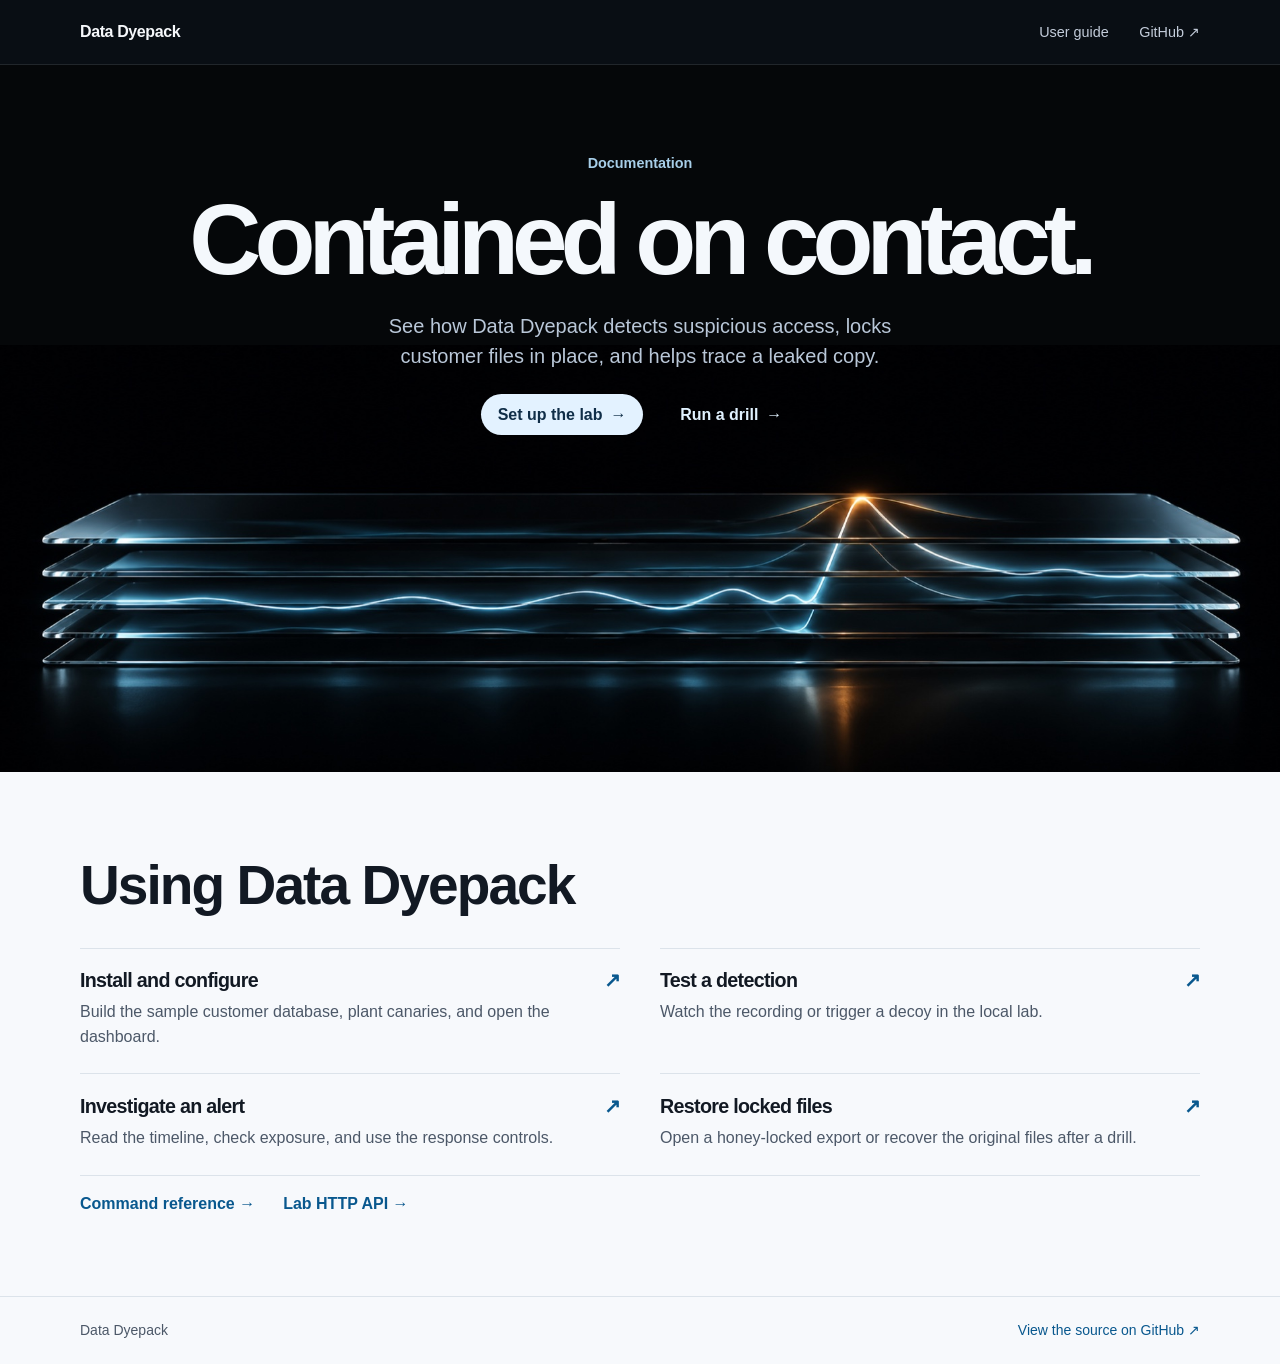
==== docs/index.html @ a5dd06fe "Add Data Dyepack documentation site" ====
<!doctype html>
<html lang="en">
<head>
  <meta charset="utf-8">
  <meta name="viewport" content="width=device-width, initial-scale=1">
  <meta name="description" content="Set up Data Dyepack, run an attack drill, and learn how the lab detects and contains suspicious access.">
  <meta name="theme-color" content="#0b1015">
  <title>Data Dyepack Documentation</title>
  <link rel="stylesheet" href="site.css">
</head>
<body class="home">
  <a class="skip" href="#main">Skip to content</a>
  <header class="topbar">
    <div class="wrap nav">
      <a class="brand" href="./">Data Dyepack</a>
      <nav aria-label="Main navigation">
        <a href="guide.html">User guide</a>
        <a href="https://github.com/Durovo51/Data-Dye-Pack">GitHub <span aria-hidden="true">↗</span></a>
      </nav>
    </div>
  </header>
  <main id="main">
    <section class="hero" aria-labelledby="hero-title">
      <div class="wrap hero-copy">
        <p class="eyebrow">Documentation</p>
        <h1 id="hero-title">Contained on contact.</h1>
        <p class="hero-summary">See how Data Dyepack detects suspicious access, locks customer files in place, and helps trace a leaked copy.</p>
        <div class="hero-actions">
          <a class="primary" href="guide.html#start-the-lab">Set up the lab <span aria-hidden="true">→</span></a>
          <a class="secondary" href="guide.html#see-a-complete-incident">Run a drill <span aria-hidden="true">→</span></a>
        </div>
      </div>
      <img class="signal" src="signal.jpg" width="1900" height="633" alt="">
    </section>
    <section class="wrap topics" aria-labelledby="topics-title">
      <h2 id="topics-title">Using Data Dyepack</h2>
      <div class="topics-grid">
        <a class="topic" href="guide.html#start-the-lab">
          <h3>Install and configure <span aria-hidden="true">↗</span></h3>
          <p>Build the sample customer database, plant canaries, and open the dashboard.</p>
        </a>
        <a class="topic" href="guide.html#see-a-complete-incident">
          <h3>Test a detection <span aria-hidden="true">↗</span></h3>
          <p>Watch the recording or trigger a decoy in the local lab.</p>
        </a>
        <a class="topic" href="guide.html#investigate-and-respond">
          <h3>Investigate an alert <span aria-hidden="true">↗</span></h3>
          <p>Read the timeline, check exposure, and use the response controls.</p>
        </a>
        <a class="topic" href="guide.html#export-lock-and-recover-files">
          <h3>Restore locked files <span aria-hidden="true">↗</span></h3>
          <p>Open a honey-locked export or recover the original files after a drill.</p>
        </a>
      </div>
      <div class="reference">
        <a href="guide.html#command-reference">Command reference <span aria-hidden="true">→</span></a>
        <a href="guide.html#lab-http-api">Lab HTTP API <span aria-hidden="true">→</span></a>
      </div>
    </section>
  </main>
  <footer class="footer"><div class="wrap"><span>Data Dyepack</span><a href="https://github.com/Durovo51/Data-Dye-Pack">View the source on GitHub <span aria-hidden="true">↗</span></a></div></footer>
</body>
</html>
---- docs/site.css ----
:root {
  color-scheme: light;
  --ink: #121923;
  --muted: #4c5868;
  --accent: #09588e;
  --line: #dce3ea;
  --paper: #f7f9fc;
  --night: #090e14;
  --measure: 1120px;
  font-family: Inter, -apple-system, BlinkMacSystemFont, "Segoe UI", sans-serif;
  background: var(--paper);
  color: var(--ink);
}
* { box-sizing: border-box; }
body { margin: 0; }
a { color: var(--accent); text-underline-offset: .22em; }
a:focus-visible { outline: 2px solid #1589dd; outline-offset: 5px; border-radius: 4px; }
h1, h2, h3, p { margin: 0; }
h1, h2, h3 { line-height: 1.1; letter-spacing: -.035em; }
.wrap { width: min(var(--measure), calc(100% - 3rem)); margin-inline: auto; }
.skip { position: fixed; top: .75rem; left: .75rem; z-index: 10; padding: .7rem 1rem; background: white; transform: translateY(-180%); }
.skip:focus { transform: translateY(0); }
.topbar { background: var(--night); border-bottom: 1px solid #ffffff19; color: #f6f8fb; }
.nav { min-height: 64px; display: flex; align-items: center; justify-content: space-between; gap: 1rem; }
.nav a { color: inherit; text-decoration: none; }
.nav .brand { font-weight: 700; letter-spacing: -.025em; }
.nav nav { display: flex; gap: clamp(.8rem, 3vw, 1.9rem); font-size: .9rem; color: #c3ccda; }
.nav nav a:hover, .nav nav [aria-current] { color: white; }
.hero { position: relative; overflow: hidden; isolation: isolate; background: #050709; color: #f4f8fc; text-align: center; }
.hero-copy { position: relative; z-index: 1; padding-top: clamp(3.3rem, 7vw, 5.7rem); }
.eyebrow { margin-bottom: .9rem; color: #a7cee8; font-size: .9rem; font-weight: 650; }
.hero h1 { font-size: clamp(2.8rem, 7.8vw, 6.35rem); letter-spacing: -.07em; }
.hero-summary { max-width: 36rem; margin: 1rem auto 0; color: #b9c7d8; font-size: clamp(1rem, 2.4vw, 1.25rem); line-height: 1.5; }
.hero-actions { display: flex; flex-wrap: wrap; align-items: center; justify-content: center; gap: .65rem 1.25rem; margin-top: 1.45rem; }
.hero-actions a { display: inline-flex; gap: .5rem; align-items: center; padding: .72rem 1.05rem; border-radius: 999px; color: #e1f2ff; font-weight: 650; text-decoration: none; }
.hero-actions .primary { background: #e3f2ff; color: #102e48; }
.hero-actions .primary:hover { background: white; }
.hero-actions .secondary:hover { background: #ffffff14; }
.signal { display: block; width: min(100%, 1550px); height: auto; margin: clamp(-6.8rem, -7vw, -2rem) auto 0; }
.topics { padding: clamp(3rem, 7vw, 5.2rem) 0; }
.topics h2 { font-size: clamp(2rem, 4.3vw, 3.45rem); }
.topics-grid { display: grid; grid-template-columns: repeat(2, minmax(0, 1fr)); gap: 0 2.5rem; margin-top: 2rem; }
.topic { display: block; min-width: 0; border-top: 1px solid var(--line); padding: 1.35rem 0 1.5rem; text-decoration: none; color: var(--ink); }
.topic h3 { display: flex; align-items: baseline; justify-content: space-between; gap: 1rem; font-size: 1.23rem; }
.topic h3 span { color: var(--accent); }
.topic p { margin-top: .5rem; color: var(--muted); line-height: 1.55; }
.topic:hover h3, .reference a:hover, .footer a:hover { text-decoration: underline; }
.reference { border-top: 1px solid var(--line); display: flex; flex-wrap: wrap; gap: .65rem 1.75rem; padding-top: 1.2rem; }
.reference a { font-weight: 650; text-decoration: none; }
.footer { padding-block: 1.6rem; border-top: 1px solid var(--line); color: var(--muted); font-size: .875rem; }
.footer .wrap { display: flex; flex-wrap: wrap; gap: .5rem 1.5rem; justify-content: space-between; }
.footer a { text-decoration: none; }
.guide { background: white; }
.guide-lead { padding: clamp(2.5rem, 6vw, 4.6rem) 0; background: var(--paper); border-bottom: 1px solid var(--line); }
.guide-lead h1 { font-size: clamp(2.4rem, 5.7vw, 4.75rem); }
.guide-lead p { max-width: 43rem; margin-top: .8rem; color: var(--muted); line-height: 1.55; font-size: 1.1rem; }
.guide-grid { display: grid; grid-template-columns: minmax(10rem, 14rem) minmax(0, 1fr); gap: clamp(1.5rem, 5vw, 5rem); padding: 2.5rem 0 4rem; }
.toc { position: sticky; top: 2rem; align-self: start; padding-left: 1rem; border-left: 1px solid var(--line); }
.toc h2 { font-size: .92rem; letter-spacing: 0; margin-bottom: .75rem; }
.toc ul { list-style: none; margin: 0; padding: 0; }
.toc a { display: block; padding: .3rem 0; font-size: .88rem; line-height: 1.3; text-decoration: none; color: var(--muted); }
.toc a:hover { color: var(--accent); text-decoration: underline; }
.prose { min-width: 0; line-height: 1.65; }
.prose h2 { padding-top: 1.45rem; border-top: 1px solid var(--line); margin: 2.7rem 0 1rem; font-size: clamp(1.45rem, 3.1vw, 2.05rem); scroll-margin-top: 1.25rem; }
.prose h2:first-child { margin-top: 0; border: 0; padding-top: 0; }
.prose h3 { margin: 1.75rem 0 .65rem; font-size: 1.25rem; }
.prose p, .prose ul, .prose ol { margin-block: 0 1rem; }
.prose li + li { margin-top: .45rem; }
.prose code { font: .88em "SFMono-Regular", Consolas, "Liberation Mono", monospace; color: #114e75; background: #eff4fa; padding: .12em .28em; border-radius: .2em; overflow-wrap: anywhere; }
.prose pre { margin: 0 0 1.15rem; padding: 1rem; min-width: 0; overflow: auto; border-radius: .65rem; background: #111b27; color: #e0f0fd; font-size: .93rem; }
.prose pre code { padding: 0; color: inherit; background: transparent; overflow-wrap: normal; }
.table-wrap { overflow: auto; margin: 0 0 1.15rem; border: 1px solid var(--line); border-radius: .65rem; }
.prose table { width: 100%; border-collapse: collapse; text-align: left; font-size: .925rem; }
.prose th, .prose td { padding: .7rem .85rem; vertical-align: top; }
.prose th { background: var(--paper); font-weight: 650; }
.prose td { border-top: 1px solid var(--line); }
.prose td:first-child { width: 32%; }
.source-version { color: var(--muted); font-size: .875rem; }
@media (max-width: 720px) {
  .guide-grid { grid-template-columns: minmax(0, 1fr); }
  .toc { position: static; }
  .toc ul { display: grid; grid-template-columns: repeat(2, minmax(0, 1fr)); column-gap: .6rem; }
  .topics-grid { gap: 0 1.25rem; }
  .signal { width: 115%; max-width: none; margin-left: -7.5%; margin-top: -.5rem; }
}
@media (max-width: 460px) {
  .wrap { width: calc(100% - 2rem); }
  .topics-grid { grid-template-columns: 1fr; }
  .prose th, .prose td { padding: .55rem; }
  .hero-actions { column-gap: .25rem; }
}
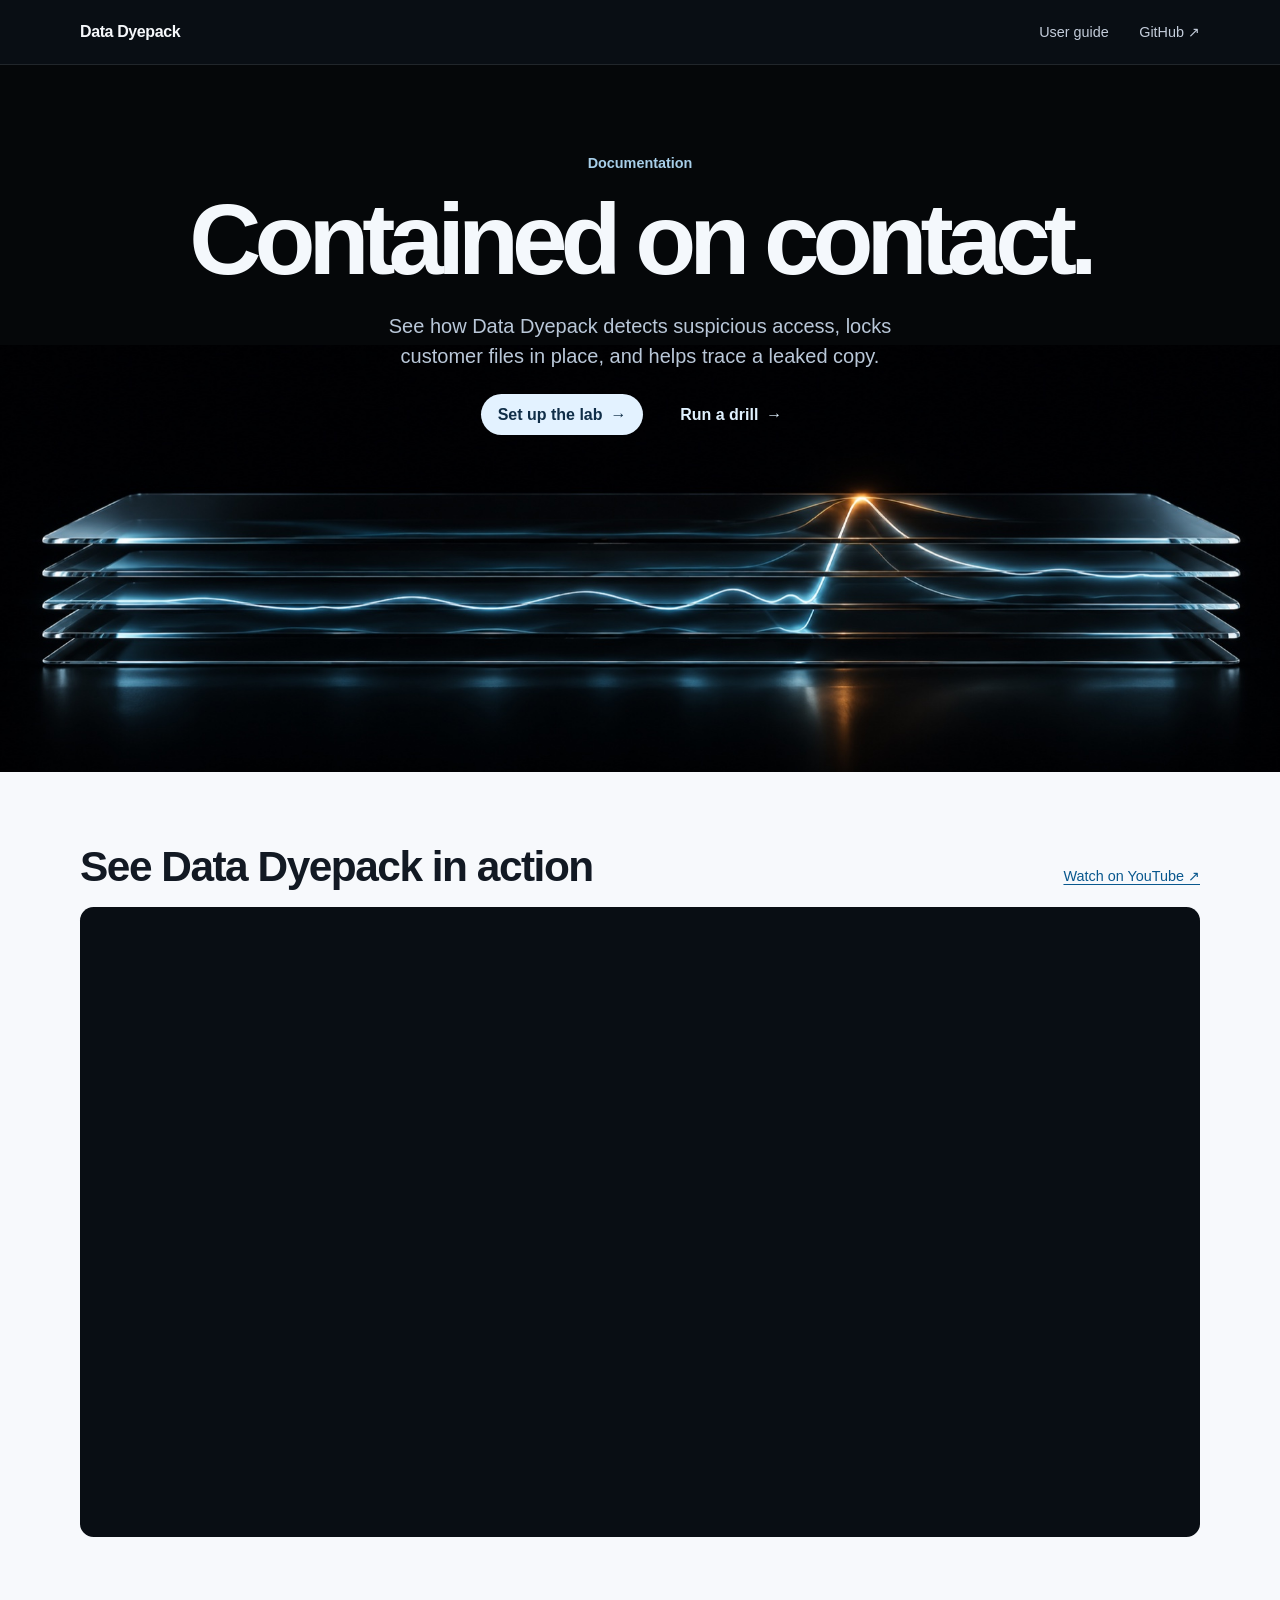
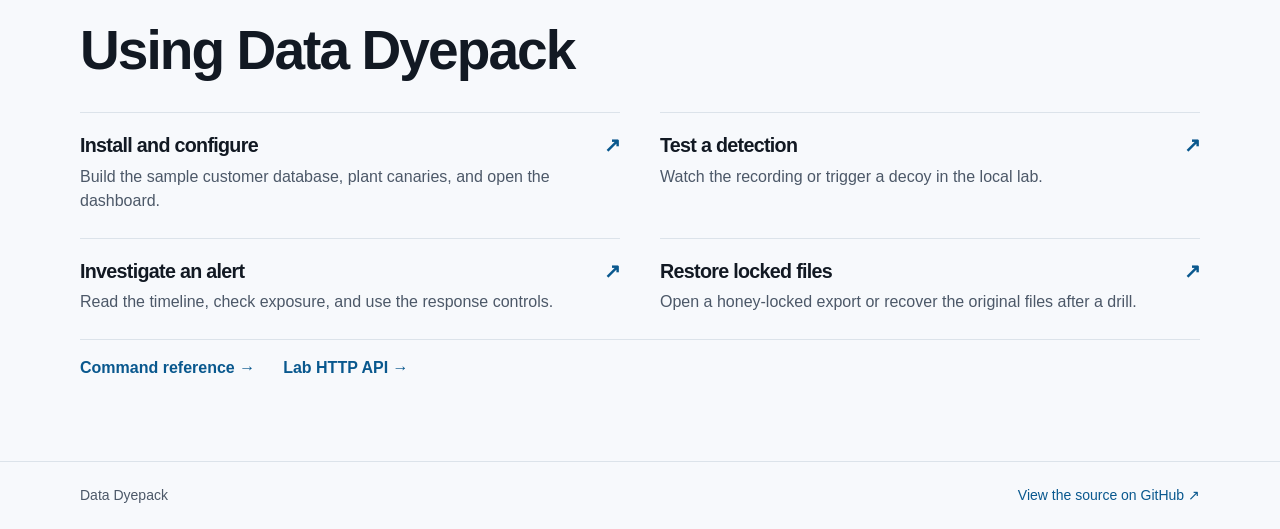
==== commit 8638d4ac: "Play the project demo when it scrolls into view" ====
--- a/docs/index.html
+++ b/docs/index.html
@@ -7,6 +7,7 @@
   <meta name="theme-color" content="#0b1015">
   <title>Data Dyepack Documentation</title>
   <link rel="stylesheet" href="site.css">
+  <script src="demo.js" defer></script>
 </head>
 <body class="home">
   <a class="skip" href="#main">Skip to content</a>
@@ -31,6 +32,19 @@
         </div>
       </div>
       <img class="signal" src="signal.jpg" width="1900" height="633" alt="">
+    </section>
+    <section class="wrap demo" aria-labelledby="demo-title">
+      <div class="demo-heading">
+        <h2 id="demo-title">See Data Dyepack in action</h2>
+        <a href="https://youtu.be/5LePHZaZZ3o">Watch on YouTube <span aria-hidden="true">↗</span></a>
+      </div>
+      <iframe id="project-video"
+        src="https://www.youtube.com/embed/5LePHZaZZ3o?enablejsapi=1&amp;playsinline=1&amp;rel=0&amp;origin=https%3A%2F%2Fdurovo51.github.io"
+        title="Data Dyepack project demo"
+        loading="lazy"
+        referrerpolicy="strict-origin-when-cross-origin"
+        allow="autoplay; encrypted-media; picture-in-picture; fullscreen"
+        allowfullscreen></iframe>
     </section>
     <section class="wrap topics" aria-labelledby="topics-title">
       <h2 id="topics-title">Using Data Dyepack</h2>
--- a/docs/site.css
+++ b/docs/site.css
@@ -37,6 +37,11 @@
 .hero-actions .primary:hover { background: white; }
 .hero-actions .secondary:hover { background: #ffffff14; }
 .signal { display: block; width: min(100%, 1550px); height: auto; margin: clamp(-6.8rem, -7vw, -2rem) auto 0; }
+.demo { padding-top: clamp(2.5rem, 6vw, 4.5rem); }
+.demo-heading { display: flex; flex-wrap: wrap; align-items: baseline; justify-content: space-between; gap: .7rem 1.5rem; margin-bottom: 1rem; }
+.demo-heading h2 { font-size: clamp(1.65rem, 4vw, 2.65rem); }
+.demo-heading a { font-size: .9rem; }
+.demo iframe { display: block; width: 100%; min-height: 200px; aspect-ratio: 16 / 9; border: 0; border-radius: .85rem; background: var(--night); }
 .topics { padding: clamp(3rem, 7vw, 5.2rem) 0; }
 .topics h2 { font-size: clamp(2rem, 4.3vw, 3.45rem); }
 .topics-grid { display: grid; grid-template-columns: repeat(2, minmax(0, 1fr)); gap: 0 2.5rem; margin-top: 2rem; }
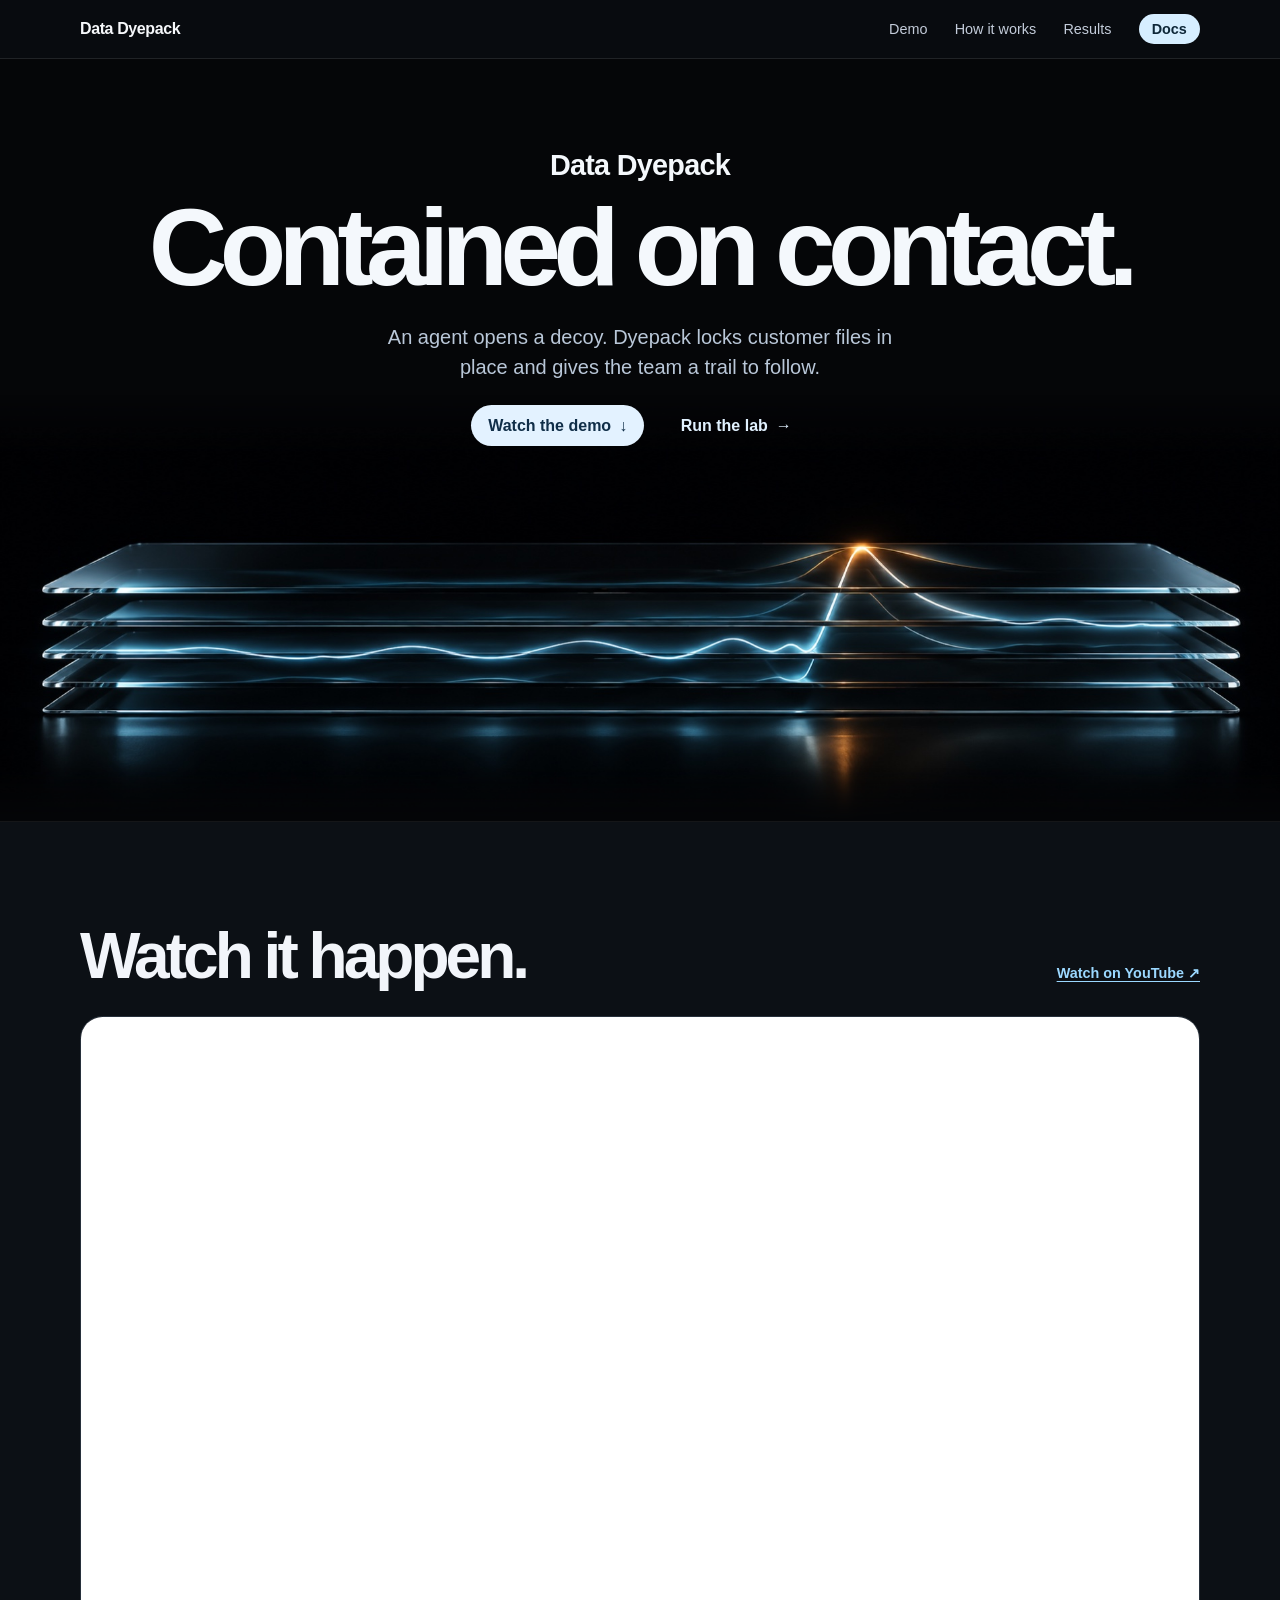
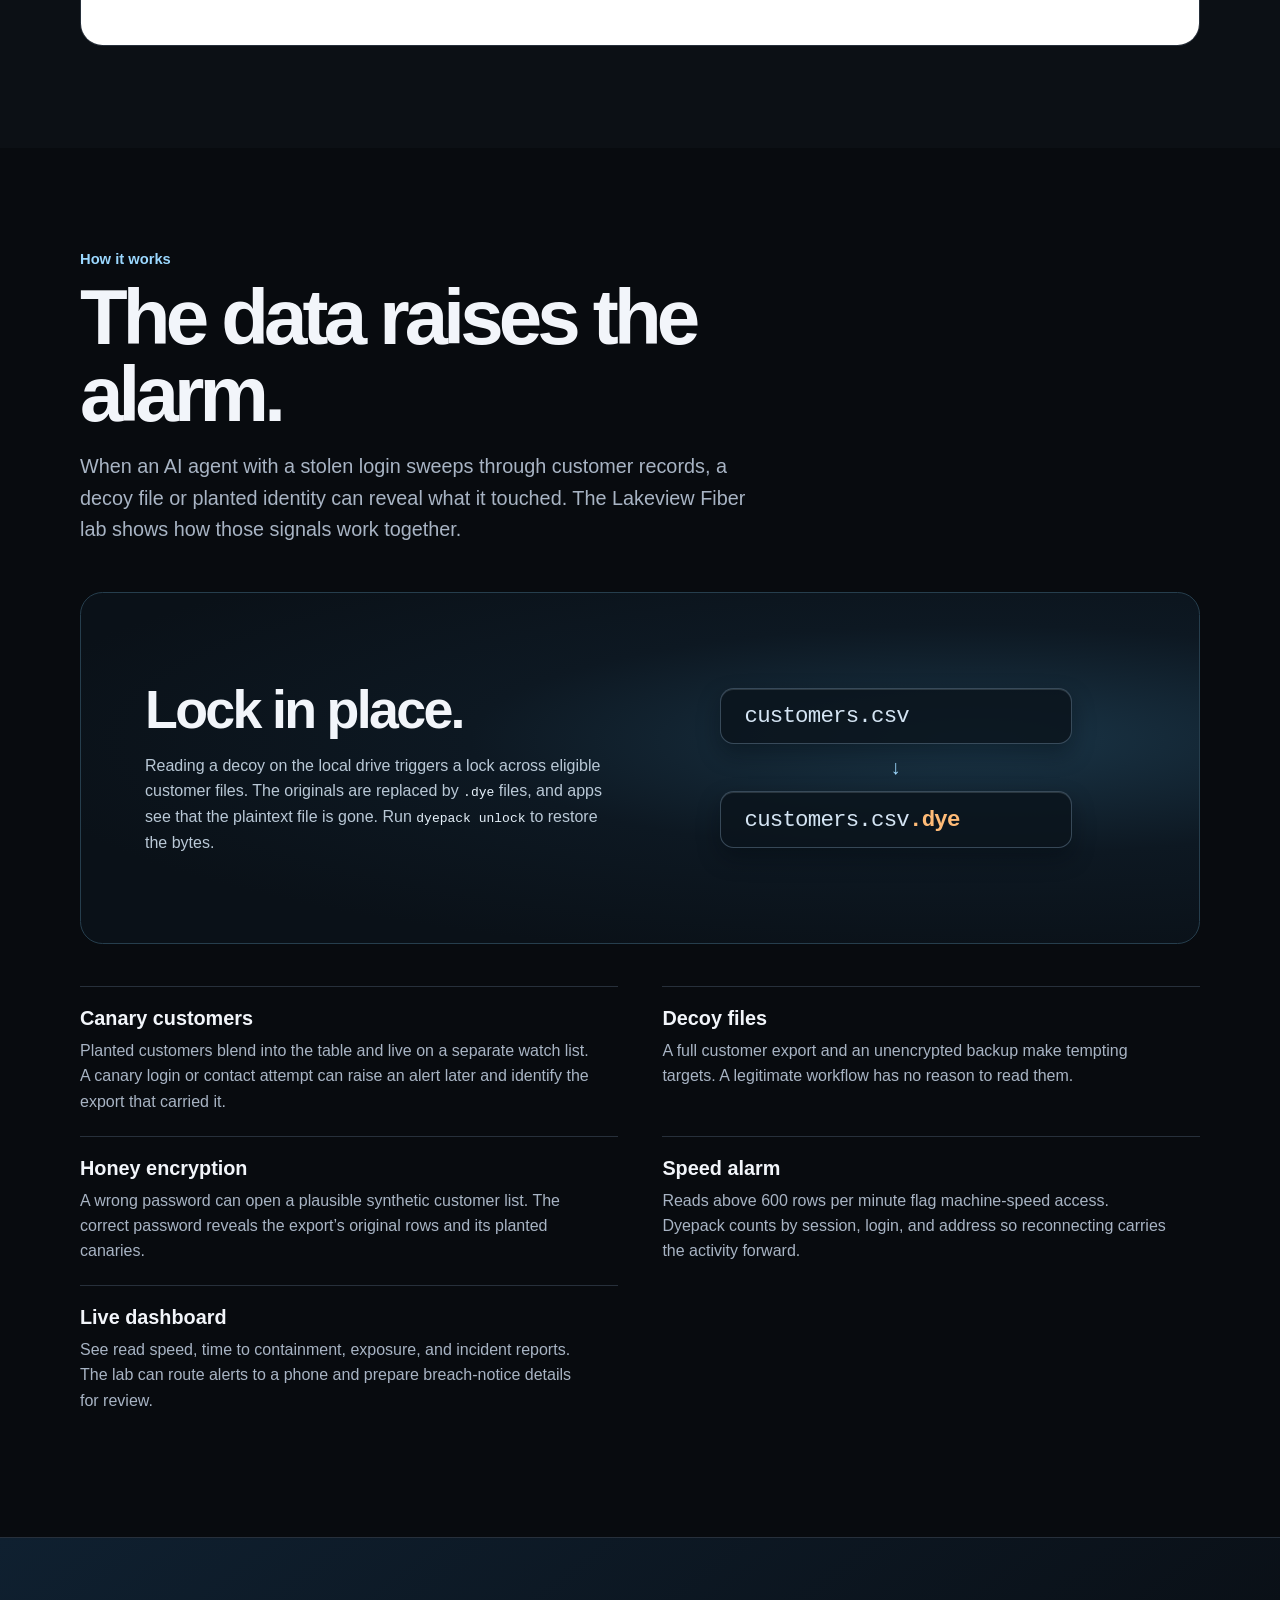
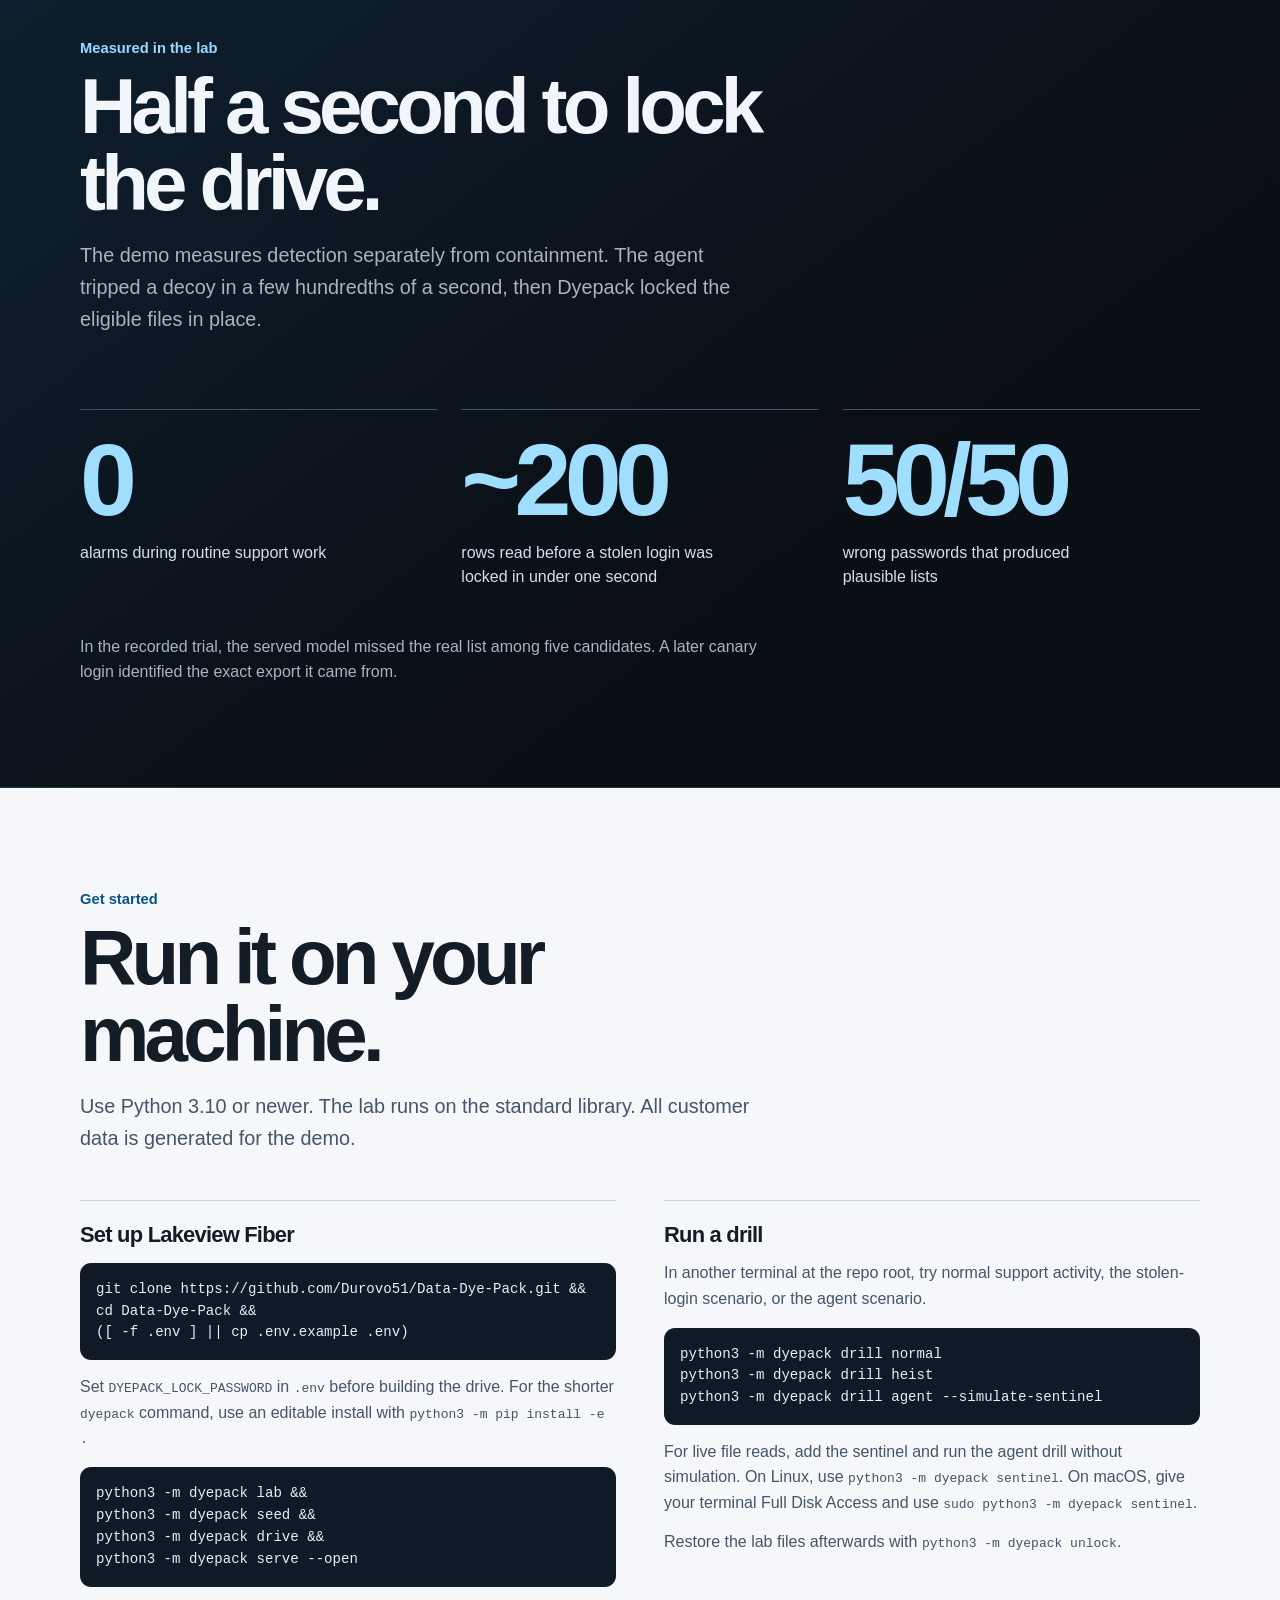
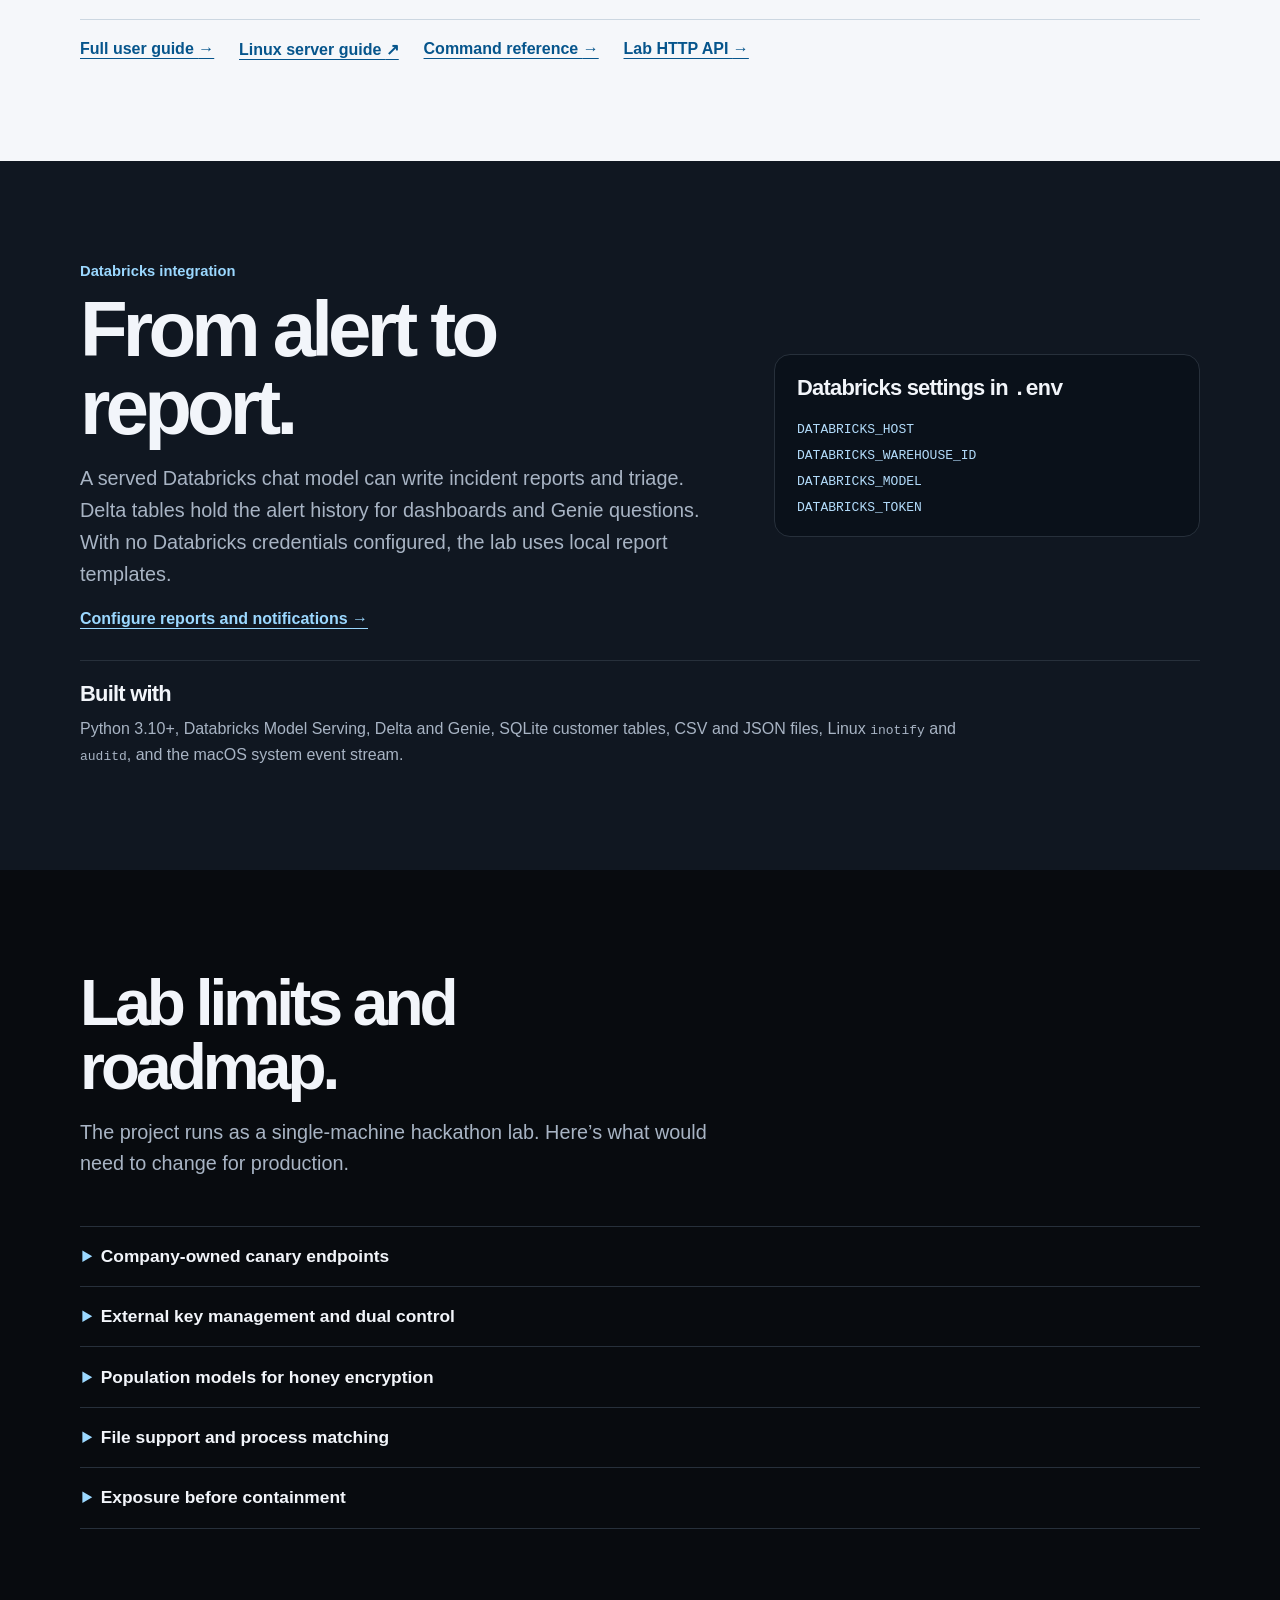
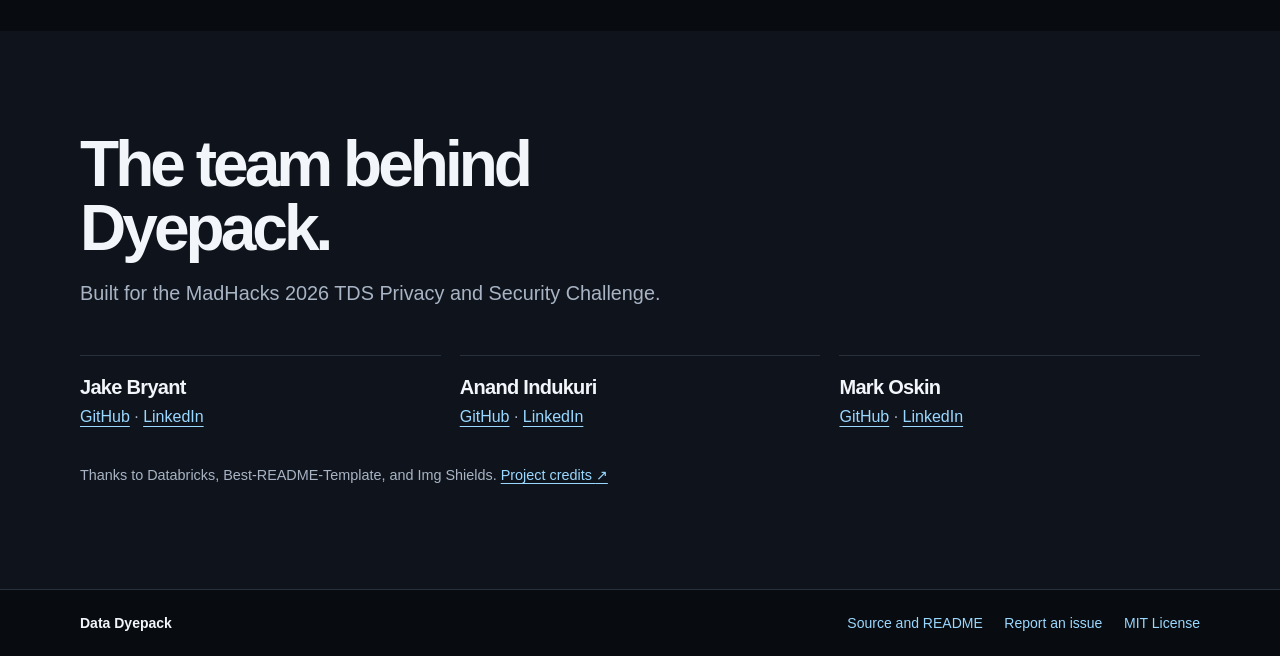
==== commit 2bb0f468: "Refresh the Data Dyepack launch page and project overview" ====
--- a/docs/index.html
+++ b/docs/index.html
@@ -3,75 +3,236 @@
 <head>
   <meta charset="utf-8">
   <meta name="viewport" content="width=device-width, initial-scale=1">
-  <meta name="description" content="Set up Data Dyepack, run an attack drill, and learn how the lab detects and contains suspicious access.">
-  <meta name="theme-color" content="#0b1015">
-  <title>Data Dyepack Documentation</title>
+  <meta name="description" content="Data Dyepack detects suspicious access with canary records, decoy files, and machine-speed read alarms. Explore the MadHacks demo and run the lab locally.">
+  <meta name="theme-color" content="#050608">
+  <title>Data Dyepack</title>
   <link rel="stylesheet" href="site.css">
+  <link rel="stylesheet" href="home.css">
   <script src="demo.js" defer></script>
 </head>
 <body class="home">
   <a class="skip" href="#main">Skip to content</a>
-  <header class="topbar">
+  <header class="topbar product-bar">
     <div class="wrap nav">
       <a class="brand" href="./">Data Dyepack</a>
       <nav aria-label="Main navigation">
-        <a href="guide.html">User guide</a>
-        <a href="https://github.com/Durovo51/Data-Dye-Pack">GitHub <span aria-hidden="true">↗</span></a>
+        <a href="#demo">Demo</a>
+        <a href="#how-it-works">How it works</a>
+        <a href="#results">Results</a>
+        <a class="docs-link" href="guide.html">Docs</a>
       </nav>
     </div>
   </header>
+
   <main id="main">
-    <section class="hero" aria-labelledby="hero-title">
+    <section class="hero product-hero" aria-labelledby="hero-title">
       <div class="wrap hero-copy">
-        <p class="eyebrow">Documentation</p>
+        <p class="product-name">Data Dyepack</p>
         <h1 id="hero-title">Contained on contact.</h1>
-        <p class="hero-summary">See how Data Dyepack detects suspicious access, locks customer files in place, and helps trace a leaked copy.</p>
+        <p class="hero-summary">An agent opens a decoy. Dyepack locks customer files in place and gives the team a trail to follow.</p>
         <div class="hero-actions">
-          <a class="primary" href="guide.html#start-the-lab">Set up the lab <span aria-hidden="true">→</span></a>
-          <a class="secondary" href="guide.html#see-a-complete-incident">Run a drill <span aria-hidden="true">→</span></a>
-        </div>
-      </div>
-      <img class="signal" src="signal.jpg" width="1900" height="633" alt="">
-    </section>
-    <section class="wrap demo" aria-labelledby="demo-title">
-      <div class="demo-heading">
-        <h2 id="demo-title">See Data Dyepack in action</h2>
-        <a href="https://youtu.be/5LePHZaZZ3o">Watch on YouTube <span aria-hidden="true">↗</span></a>
-      </div>
-      <iframe id="project-video"
-        src="https://www.youtube.com/embed/5LePHZaZZ3o?enablejsapi=1&amp;playsinline=1&amp;rel=0&amp;origin=https%3A%2F%2Fdurovo51.github.io"
-        title="Data Dyepack project demo"
-        loading="lazy"
-        referrerpolicy="strict-origin-when-cross-origin"
-        allow="autoplay; encrypted-media; picture-in-picture; fullscreen"
-        allowfullscreen></iframe>
-    </section>
-    <section class="wrap topics" aria-labelledby="topics-title">
-      <h2 id="topics-title">Using Data Dyepack</h2>
-      <div class="topics-grid">
-        <a class="topic" href="guide.html#start-the-lab">
-          <h3>Install and configure <span aria-hidden="true">↗</span></h3>
-          <p>Build the sample customer database, plant canaries, and open the dashboard.</p>
-        </a>
-        <a class="topic" href="guide.html#see-a-complete-incident">
-          <h3>Test a detection <span aria-hidden="true">↗</span></h3>
-          <p>Watch the recording or trigger a decoy in the local lab.</p>
-        </a>
-        <a class="topic" href="guide.html#investigate-and-respond">
-          <h3>Investigate an alert <span aria-hidden="true">↗</span></h3>
-          <p>Read the timeline, check exposure, and use the response controls.</p>
-        </a>
-        <a class="topic" href="guide.html#export-lock-and-recover-files">
-          <h3>Restore locked files <span aria-hidden="true">↗</span></h3>
-          <p>Open a honey-locked export or recover the original files after a drill.</p>
-        </a>
-      </div>
-      <div class="reference">
-        <a href="guide.html#command-reference">Command reference <span aria-hidden="true">→</span></a>
-        <a href="guide.html#lab-http-api">Lab HTTP API <span aria-hidden="true">→</span></a>
+          <a class="primary" href="#demo">Watch the demo <span aria-hidden="true">↓</span></a>
+          <a class="secondary" href="#get-started">Run the lab <span aria-hidden="true">→</span></a>
+        </div>
+      </div>
+      <img class="signal" src="signal.jpg" width="1900" height="633" alt="" fetchpriority="high">
+    </section>
+
+    <section class="chapter demo-chapter" id="demo" aria-labelledby="demo-title">
+      <div class="wrap">
+        <div class="chapter-header demo-heading">
+          <h2 id="demo-title">Watch it happen.</h2>
+          <a class="text-link" href="https://youtu.be/5LePHZaZZ3o">Watch on YouTube <span aria-hidden="true">↗</span></a>
+        </div>
+        <iframe id="project-video"
+          src="https://www.youtube.com/embed/5LePHZaZZ3o?enablejsapi=1&amp;playsinline=1&amp;rel=0&amp;origin=https%3A%2F%2Fdurovo51.github.io"
+          title="Data Dyepack project demo"
+          loading="lazy"
+          referrerpolicy="strict-origin-when-cross-origin"
+          allow="autoplay; encrypted-media; picture-in-picture; fullscreen"
+          allowfullscreen></iframe>
+      </div>
+    </section>
+
+    <section class="chapter mechanism" id="how-it-works" aria-labelledby="mechanism-title">
+      <div class="wrap">
+        <div class="chapter-header">
+          <p class="chapter-label">How it works</p>
+          <h2 id="mechanism-title">The data raises the alarm.</h2>
+          <p>When an AI agent with a stolen login sweeps through customer records, a decoy file or planted identity can reveal what it touched. The Lakeview Fiber lab shows how those signals work together.</p>
+        </div>
+
+        <article class="lock-panel" aria-labelledby="lock-title">
+          <div class="lock-copy">
+            <h3 id="lock-title">Lock in place.</h3>
+            <p>Reading a decoy on the local drive triggers a lock across eligible customer files. The originals are replaced by <code>.dye</code> files, and apps see that the plaintext file is gone. Run <code>dyepack unlock</code> to restore the bytes.</p>
+          </div>
+          <div class="file-change" role="img" aria-label="customers.csv becomes customers.csv.dye">
+            <code aria-hidden="true">customers.csv</code>
+            <span aria-hidden="true">↓</span>
+            <code aria-hidden="true">customers.csv<strong>.dye</strong></code>
+          </div>
+        </article>
+
+        <dl class="feature-list">
+          <div>
+            <dt>Canary customers</dt>
+            <dd>Planted customers blend into the table and live on a separate watch list. A canary login or contact attempt can raise an alert later and identify the export that carried it.</dd>
+          </div>
+          <div>
+            <dt>Decoy files</dt>
+            <dd>A full customer export and an unencrypted backup make tempting targets. A legitimate workflow has no reason to read them.</dd>
+          </div>
+          <div>
+            <dt>Honey encryption</dt>
+            <dd>A wrong password can open a plausible synthetic customer list. The correct password reveals the export’s original rows and its planted canaries.</dd>
+          </div>
+          <div>
+            <dt>Speed alarm</dt>
+            <dd>Reads above 600 rows per minute flag machine-speed access. Dyepack counts by session, login, and address so reconnecting carries the activity forward.</dd>
+          </div>
+          <div>
+            <dt>Live dashboard</dt>
+            <dd>See read speed, time to containment, exposure, and incident reports. The lab can route alerts to a phone and prepare breach-notice details for review.</dd>
+          </div>
+        </dl>
+      </div>
+    </section>
+
+    <section class="chapter results" id="results" aria-labelledby="results-title">
+      <div class="wrap">
+        <div class="chapter-header">
+          <p class="chapter-label">Measured in the lab</p>
+          <h2 id="results-title">Half a second to lock the drive.</h2>
+          <p>The demo measures detection separately from containment. The agent tripped a decoy in a few hundredths of a second, then Dyepack locked the eligible files in place.</p>
+        </div>
+        <dl class="lab-metrics">
+          <div><dt><span>0</span></dt><dd>alarms during routine support work</dd></div>
+          <div><dt><span>~200</span></dt><dd>rows read before a stolen login was locked in under one second</dd></div>
+          <div><dt><span>50/50</span></dt><dd>wrong passwords that produced plausible lists</dd></div>
+        </dl>
+        <p class="result-note">In the recorded trial, the served model missed the real list among five candidates. A later canary login identified the exact export it came from.</p>
+      </div>
+    </section>
+
+    <section class="chapter setup" id="get-started" aria-labelledby="setup-title">
+      <div class="wrap">
+        <div class="chapter-header">
+          <p class="chapter-label">Get started</p>
+          <h2 id="setup-title">Run it on your machine.</h2>
+          <p>Use Python 3.10 or newer. The lab runs on the standard library. All customer data is generated for the demo.</p>
+        </div>
+        <div class="setup-grid">
+          <div class="setup-step">
+            <h3>Set up Lakeview Fiber</h3>
+            <pre><code>git clone https://github.com/Durovo51/Data-Dye-Pack.git &amp;&amp;
+cd Data-Dye-Pack &amp;&amp;
+([ -f .env ] || cp .env.example .env)</code></pre>
+            <p>Set <code>DYEPACK_LOCK_PASSWORD</code> in <code>.env</code> before building the drive. For the shorter <code>dyepack</code> command, use an editable install with <code>python3 -m pip install -e .</code></p>
+            <pre><code>python3 -m dyepack lab &amp;&amp;
+python3 -m dyepack seed &amp;&amp;
+python3 -m dyepack drive &amp;&amp;
+python3 -m dyepack serve --open</code></pre>
+          </div>
+          <div class="setup-step">
+            <h3>Run a drill</h3>
+            <p>In another terminal at the repo root, try normal support activity, the stolen-login scenario, or the agent scenario.</p>
+            <pre><code>python3 -m dyepack drill normal
+python3 -m dyepack drill heist
+python3 -m dyepack drill agent --simulate-sentinel</code></pre>
+            <p>For live file reads, add the sentinel and run the agent drill without simulation. On Linux, use <code>python3 -m dyepack sentinel</code>. On macOS, give your terminal Full Disk Access and use <code>sudo python3 -m dyepack sentinel</code>.</p>
+            <p>Restore the lab files afterwards with <code>python3 -m dyepack unlock</code>.</p>
+          </div>
+        </div>
+        <nav class="resource-links" aria-label="Lab guides">
+          <a href="guide.html#start-the-lab">Full user guide <span aria-hidden="true">→</span></a>
+          <a href="https://github.com/Durovo51/Data-Dye-Pack/blob/main/docs/linux.md">Linux server guide <span aria-hidden="true">↗</span></a>
+          <a href="guide.html#command-reference">Command reference <span aria-hidden="true">→</span></a>
+          <a href="guide.html#lab-http-api">Lab HTTP API <span aria-hidden="true">→</span></a>
+        </nav>
+      </div>
+    </section>
+
+    <section class="chapter integrations" aria-labelledby="integrations-title">
+      <div class="wrap integration-grid">
+        <div class="chapter-header">
+          <p class="chapter-label">Databricks integration</p>
+          <h2 id="integrations-title">From alert to report.</h2>
+          <p>A served Databricks chat model can write incident reports and triage. Delta tables hold the alert history for dashboards and Genie questions. With no Databricks credentials configured, the lab uses local report templates.</p>
+          <a class="text-link" href="guide.html#notifications-and-reports">Configure reports and notifications <span aria-hidden="true">→</span></a>
+        </div>
+        <div class="integration-config">
+          <h3>Databricks settings in <code>.env</code></h3>
+          <ul>
+            <li><code>DATABRICKS_HOST</code></li>
+            <li><code>DATABRICKS_WAREHOUSE_ID</code></li>
+            <li><code>DATABRICKS_MODEL</code></li>
+            <li><code>DATABRICKS_TOKEN</code></li>
+          </ul>
+        </div>
+        <div class="built-with">
+          <h3>Built with</h3>
+          <p>Python 3.10+, Databricks Model Serving, Delta and Genie, SQLite customer tables, CSV and JSON files, Linux <code>inotify</code> and <code>auditd</code>, and the macOS system event stream.</p>
+        </div>
+      </div>
+    </section>
+
+    <section class="chapter boundaries" aria-labelledby="boundaries-title">
+      <div class="wrap">
+        <div class="chapter-header">
+          <h2 id="boundaries-title">Lab limits and roadmap.</h2>
+          <p>The project runs as a single-machine hackathon lab. Here’s what would need to change for production.</p>
+        </div>
+        <div class="limits-list">
+          <details>
+            <summary>Company-owned canary endpoints</summary>
+            <p>The lab uses synthetic customers. A deployment would use company-controlled canary email addresses and phone numbers to receive contact attempts.</p>
+          </details>
+          <details>
+            <summary>External key management and dual control</summary>
+            <p>The lab gets its lock password from <code>.env</code>. A production deployment would keep the secret in a separate key manager and require two people to authorize an unlock.</p>
+          </details>
+          <details>
+            <summary>Population models for honey encryption</summary>
+            <p>The plausibility of a fake list depends on how well its distribution matches the population. A production header would draw from an independent population model to avoid giving away patterns in the protected data.</p>
+          </details>
+          <details>
+            <summary>File support and process matching</summary>
+            <p>Lock in place currently targets eligible customer-shaped CSV and JSON files. SQLite holds the lab database. Linux <code>inotify</code> reports file activity without process names. Process matching is available on macOS or through the Linux <code>auditd</code> bridge.</p>
+          </details>
+          <details>
+            <summary>Exposure before containment</summary>
+            <p>Records returned before lockout can already be exposed. Dyepack reports activity it observed and can identify a stolen export when a planted identity is used.</p>
+          </details>
+        </div>
+      </div>
+    </section>
+
+    <section class="chapter team" aria-labelledby="team-title">
+      <div class="wrap">
+        <div class="chapter-header">
+          <h2 id="team-title">The team behind Dyepack.</h2>
+          <p>Built for the MadHacks 2026 TDS Privacy and Security Challenge.</p>
+        </div>
+        <ul class="team-list">
+          <li><h3>Jake Bryant</h3><p><a href="https://github.com/Durovo51">GitHub</a> · <a href="https://www.linkedin.com/in/jake-bryant-079484330/">LinkedIn</a></p></li>
+          <li><h3>Anand Indukuri</h3><p><a href="https://github.com/anandindukuri-hub">GitHub</a> · <a href="https://www.linkedin.com/in/anandindukuri/">LinkedIn</a></p></li>
+          <li><h3>Mark Oskin</h3><p><a href="https://github.com/moskin-cpu">GitHub</a> · <a href="https://www.linkedin.com/in/mark-oskin-33aa20303/">LinkedIn</a></p></li>
+        </ul>
+        <p class="acknowledgments">Thanks to Databricks, Best-README-Template, and Img Shields. <a href="https://github.com/Durovo51/Data-Dye-Pack#acknowledgments">Project credits <span aria-hidden="true">↗</span></a></p>
       </div>
     </section>
   </main>
-  <footer class="footer"><div class="wrap"><span>Data Dyepack</span><a href="https://github.com/Durovo51/Data-Dye-Pack">View the source on GitHub <span aria-hidden="true">↗</span></a></div></footer>
+
+  <footer class="footer product-footer">
+    <div class="wrap">
+      <a class="footer-brand" href="./">Data Dyepack</a>
+      <nav aria-label="Project on GitHub">
+        <a href="https://github.com/Durovo51/Data-Dye-Pack">Source and README</a>
+        <a href="https://github.com/Durovo51/Data-Dye-Pack/issues">Report an issue</a>
+        <a href="https://github.com/Durovo51/Data-Dye-Pack/blob/main/LICENSE">MIT License</a>
+      </nav>
+    </div>
+  </footer>
 </body>
 </html>
--- a/docs/home.css
+++ b/docs/home.css
@@ -0,0 +1,229 @@
+.home {
+  --paper: #080b0f;
+  --ink: #f2f5fa;
+  --muted: #a8b4c4;
+  --accent: #9bd8ff;
+  --line: #27303b;
+  --night: #050608;
+  color-scheme: dark;
+  background: var(--paper);
+  color: var(--ink);
+}
+.home [id] { scroll-margin-top: 5rem; }
+.home .skip { color: #102e48; }
+.home .product-bar {
+  position: sticky;
+  top: 0;
+  z-index: 5;
+  background: #090c10ed;
+  backdrop-filter: blur(18px);
+}
+.home .nav { min-height: 58px; }
+.home .nav nav { align-items: center; gap: clamp(.7rem, 3vw, 1.7rem); }
+.home .nav .docs-link {
+  padding: .42rem .82rem;
+  border-radius: 999px;
+  background: #d6eeff;
+  color: #0e2738;
+  font-weight: 650;
+}
+.home .nav .docs-link:hover { background: white; }
+.product-hero {
+  background: var(--night);
+  border-bottom: 1px solid #ffffff10;
+}
+.product-hero .hero-copy { padding-top: clamp(3.4rem, 7vw, 6.4rem); }
+.product-name {
+  margin-bottom: .85rem;
+  font-size: clamp(1.17rem, 2.4vw, 1.8rem);
+  font-weight: 650;
+  letter-spacing: -.025em;
+}
+.product-hero h1 { font-size: clamp(2.85rem, 8.5vw, 7.65rem); line-height: .98; }
+.product-hero .hero-summary { max-width: 33rem; margin-top: 1.25rem; }
+.product-hero .hero-actions { margin-top: 1.45rem; }
+.product-hero .signal {
+  width: min(100%, 1560px);
+  margin-top: clamp(-4.1rem, -4vw, -1rem);
+  mask-image: linear-gradient(transparent, #000 15%, #000 87%, transparent);
+}
+.chapter { padding-block: clamp(3.75rem, 8vw, 7.4rem); }
+.chapter-header { margin-bottom: clamp(1.6rem, 4vw, 2.85rem); }
+.chapter-header h2 {
+  max-width: 17ch;
+  color: var(--ink);
+  font-size: clamp(2.45rem, 6.1vw, 5.5rem);
+  letter-spacing: -.062em;
+  line-height: .99;
+}
+.chapter-header p:not(.chapter-label) {
+  max-width: 42rem;
+  margin-top: 1.1rem;
+  color: var(--muted);
+  font-size: clamp(1rem, 2.2vw, 1.24rem);
+  line-height: 1.6;
+}
+.chapter-label {
+  margin-bottom: .75rem;
+  color: var(--accent);
+  font-size: .92rem;
+  font-weight: 650;
+}
+.text-link, .resource-links a { font-weight: 650; text-underline-offset: .24em; }
+.demo-chapter { background: #0c1015; }
+.demo-chapter .demo-heading {
+  margin-bottom: 1.75rem;
+  justify-content: space-between;
+}
+.demo-chapter .demo-heading h2 { font-size: clamp(2.5rem, 5vw, 4.6rem); }
+.demo-chapter iframe {
+  display: block;
+  width: 100%;
+  min-height: 200px;
+  aspect-ratio: 16 / 9;
+  border: 1px solid var(--line);
+  border-radius: clamp(.65rem, 2vw, 1.4rem);
+  background: var(--night);
+}
+.mechanism { background: #080b0f; }
+.lock-panel {
+  display: grid;
+  grid-template-columns: 1fr 1fr;
+  align-items: center;
+  gap: 2rem;
+  min-height: 22rem;
+  padding: clamp(1.5rem, 5vw, 4.1rem);
+  border: 1px solid #263e4d;
+  border-radius: 1.4rem;
+  background: radial-gradient(ellipse at 80% 42%, #1a3547, #0d1822 40%, #0a1118 78%);
+}
+.lock-copy h3 { font-size: clamp(2rem, 4.2vw, 3.6rem); letter-spacing: -.05em; }
+.lock-copy p { max-width: 29rem; margin-top: .85rem; color: #b9c8d6; line-height: 1.6; }
+.lock-copy p code { color: #e6f1fa; }
+.file-change { display: grid; gap: .75rem; justify-items: center; }
+.file-change code {
+  display: block;
+  width: min(100%, 22rem);
+  padding: .9rem clamp(.7rem, 3vw, 1.5rem);
+  border: 1px solid #b5ddff42;
+  border-radius: .85rem;
+  background: #0b151dda;
+  box-shadow: inset 0 1px #e0f4ff24, 0 10px 22px #03080e5e;
+  color: #d4e4f3;
+  font-size: clamp(.85rem, 2.4vw, 1.4rem);
+  letter-spacing: -.035em;
+  white-space: nowrap;
+}
+.file-change span { color: #9ed9ff; font-size: 1.25rem; }
+.file-change strong { color: #ffbb77; }
+.feature-list { display: grid; grid-template-columns: repeat(2, minmax(0, 1fr)); gap: 0 2.8rem; margin: 2.65rem 0 0; }
+.feature-list div { border-top: 1px solid var(--line); padding: 1.25rem 0 1.35rem; }
+.feature-list dt { color: var(--ink); font-size: 1.24rem; font-weight: 680; }
+.feature-list dd { max-width: 32rem; margin: .5rem 0 0; color: var(--muted); line-height: 1.58; }
+.results { border-block: 1px solid var(--line); background: linear-gradient(143deg, #0f2030, #0a1017 57%, #0a0e14); }
+.results .chapter-header h2 { max-width: 18ch; }
+.lab-metrics {
+  display: grid;
+  grid-template-columns: repeat(3, minmax(0, 1fr));
+  gap: 1.5rem;
+  margin: clamp(2rem, 6vw, 4.6rem) 0 0;
+}
+.lab-metrics div { padding: 1.3rem 0; border-top: 1px solid #38566b; }
+.lab-metrics dt {
+  color: #a0deff;
+  font-size: clamp(2.5rem, 8vw, 6.5rem);
+  font-weight: 690;
+  font-variant-numeric: tabular-nums;
+  letter-spacing: -.065em;
+  line-height: .95;
+}
+.lab-metrics dd { max-width: 17rem; margin: .8rem 0 0; color: #d4dfeb; line-height: 1.5; }
+.result-note { max-width: 44rem; margin-top: 1.5rem; color: var(--muted); line-height: 1.6; }
+.setup { background: #f5f7fa; color: var(--ink); color-scheme: light; --ink: #141c26; --muted: #465567; --accent: #06558c; --line: #ccd7e1; }
+.setup-grid {
+  display: grid;
+  grid-template-columns: repeat(2, minmax(0, 1fr));
+  gap: clamp(1rem, 4vw, 3rem);
+}
+.setup-step { min-width: 0; border-top: 1px solid var(--line); padding-top: 1.35rem; }
+.setup-step h3, .integration-config h3, .built-with h3 { font-size: 1.37rem; }
+.setup-step p { margin-top: .85rem; color: var(--muted); line-height: 1.6; }
+.setup-step pre {
+  overflow: auto;
+  margin: 1rem 0 0;
+  padding: 1rem;
+  border-radius: .7rem;
+  background: #101a26;
+  color: #e1effb;
+  font-size: .88rem;
+  line-height: 1.55;
+}
+.setup-step p code { overflow-wrap: anywhere; }
+.resource-links {
+  display: flex;
+  flex-wrap: wrap;
+  gap: .75rem 1.55rem;
+  margin-top: 2rem;
+  padding-top: 1.25rem;
+  border-top: 1px solid var(--line);
+}
+.integrations { background: #101721; }
+.integration-grid {
+  display: grid;
+  grid-template-columns: minmax(0, 1.2fr) minmax(0, .8fr);
+  align-items: start;
+  gap: 2rem 3.5rem;
+}
+.integration-grid .chapter-header { margin: 0; }
+.integration-grid .text-link { display: inline-block; margin-top: 1.2rem; }
+.integration-config {
+  align-self: center;
+  min-width: 0;
+  padding: 1.35rem;
+  border: 1px solid var(--line);
+  border-radius: 1rem;
+  background: #0a111a;
+}
+.integration-config ul { padding: 0; margin: 1rem 0 0; list-style: none; color: #b3dcfb; }
+.integration-config li + li { margin-top: .5rem; }
+.integration-config li code { overflow-wrap: anywhere; }
+.built-with { grid-column: 1 / -1; border-top: 1px solid var(--line); padding-top: 1.35rem; }
+.built-with p { max-width: 55rem; margin-top: .6rem; color: var(--muted); line-height: 1.6; }
+.boundaries .chapter-header h2, .team .chapter-header h2 { font-size: clamp(2.2rem, 5vw, 4.35rem); }
+.limits-list { border-bottom: 1px solid var(--line); }
+.limits-list details { border-top: 1px solid var(--line); padding-inline: .15rem; }
+.limits-list summary { cursor: pointer; padding-block: 1.2rem; font-weight: 680; font-size: 1.085rem; }
+.limits-list summary::marker { color: var(--accent); }
+.limits-list summary:focus-visible { outline: 2px solid #1589dd; outline-offset: 2px; }
+.limits-list p { max-width: 47rem; padding-bottom: 1.25rem; color: var(--muted); line-height: 1.65; }
+.team { background: #0f141c; }
+.team-list { display: grid; grid-template-columns: repeat(3, minmax(0, 1fr)); gap: 1.2rem; margin: 0; padding: 0; list-style: none; }
+.team-list li { border-top: 1px solid var(--line); padding-top: 1.25rem; }
+.team-list h3 { font-size: 1.25rem; }
+.team-list p { margin-top: .65rem; color: var(--muted); }
+.acknowledgments { margin-top: 2.35rem; color: var(--muted); font-size: .9rem; line-height: 1.55; }
+.home .product-footer { background: #080b0f; }
+.product-footer nav { display: flex; flex-wrap: wrap; gap: .6rem 1.35rem; }
+.product-footer .footer-brand { color: var(--ink); font-weight: 680; }
+
+@media (max-width: 720px) {
+  .product-hero .signal { width: 110%; margin-left: -5%; margin-top: -.35rem; }
+  .lock-panel, .setup-grid, .integration-grid { grid-template-columns: minmax(0, 1fr); }
+  .lock-panel { min-height: 0; }
+  .file-change { justify-items: start; }
+  .file-change span { margin-inline-start: 1rem; }
+  .lab-metrics { gap: .92rem; }
+  .lab-metrics dd { font-size: .9rem; }
+}
+@media (max-width: 500px) {
+  .home .nav { width: calc(100% - 1.5rem); gap: .55rem; }
+  .home .nav .brand { font-size: .95rem; }
+  .home .nav nav { gap: .66rem; font-size: .77rem; }
+  .home .nav .docs-link { padding: .36rem .58rem; }
+  .feature-list, .team-list { grid-template-columns: 1fr; }
+  .lab-metrics { grid-template-columns: 1fr 1fr; }
+  .lab-metrics div:last-child { grid-column: 1 / -1; }
+}
+@media (max-width: 350px) {
+  .home .nav nav a[href="#how-it-works"] { display: none; }
+}
